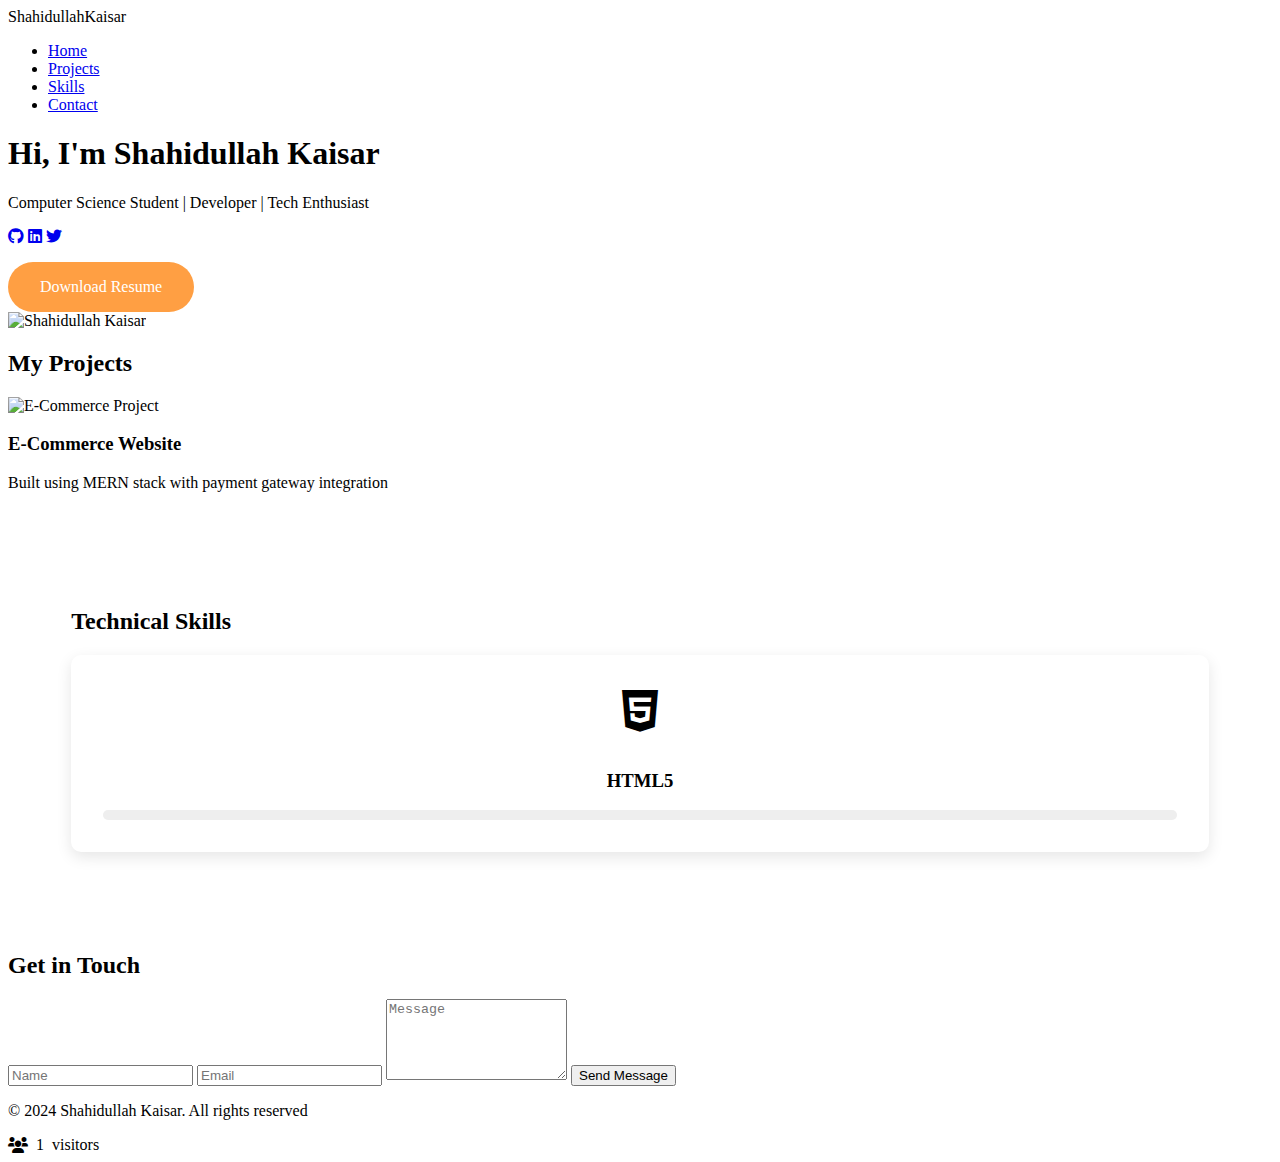
==== index.html @ ae95204a "Update index.html" ====
<!DOCTYPE html>
<html lang="en">
<head>
    <meta charset="UTF-8">
    <meta name="viewport" content="width=device-width, initial-scale=1.0">
    <title>Shahidullah Kaisar - Portfolio</title>
    
    <!-- Google Analytics (Replace GA_MEASUREMENT_ID with your ID) -->
    <script async src="https://www.googletagmanager.com/gtag/js?id=G-GA_MEASUREMENT_ID"></script>
    <script>
        window.dataLayer = window.dataLayer || [];
        function gtag(){dataLayer.push(arguments);}
        gtag('js', new Date());
        gtag('config', 'G-GA_MEASUREMENT_ID');
    </script>

    <!-- Font Awesome -->
    <link rel="stylesheet" href="https://cdnjs.cloudflare.com/ajax/libs/font-awesome/6.0.0/css/all.min.css">
    
    <!-- Favicon -->
    <link rel="icon" type="image/x-icon" href="images/favicon.ico">
    
    <!-- Stylesheets -->
    <link rel="stylesheet" href="style.css">
</head>
<body>
    <!-- Header -->
    <header class="header">
        <nav class="nav">
            <div class="logo">Shahidullah<span>Kaisar</span></div>
            <ul class="nav-links">
                <li><a href="#home">Home</a></li>
                <li><a href="#projects">Projects</a></li>
                <li><a href="#skills">Skills</a></li>
                <li><a href="#contact">Contact</a></li>
            </ul>
        </nav>
    </header>

    <!-- Hero Section -->
    <section id="home" class="hero">
        <div class="hero-content">
            <h1 class="slide-left">Hi, I'm <span>Shahidullah Kaisar</span></h1>
            <p class="slide-left">Computer Science Student | Developer | Tech Enthusiast</p>
            <div class="social-links slide-left">
                <a href="https://github.com/shahidullahkaisar" target="_blank"><i class="fab fa-github"></i></a>
                <a href="#" target="_blank"><i class="fab fa-linkedin"></i></a>
                <a href="#" target="_blank"><i class="fab fa-twitter"></i></a>
            </div>
            <a href="assets/resume.pdf" download class="resume-btn slide-left">Download Resume</a>
        </div>
        <div class="hero-image">
            <img src="images/profile.png" alt="Shahidullah Kaisar">
        </div>
    </section>

    <!-- Projects Section -->
    <section id="projects" class="projects">
        <h2 class="section-title">My Projects</h2>
        <div class="project-grid">
            <!-- Project 1 -->
            <div class="project-card">
                <div class="project-image">
                    <img src="images/project1.jpg" alt="E-Commerce Project">
                </div>
                <h3>E-Commerce Website</h3>
                <p>Built using MERN stack with payment gateway integration</p>
            </div>
            <!-- Add more projects -->
        </div>
    </section>

    <!-- Skills Section -->
    <section id="skills" class="skills">
        <h2 class="section-title">Technical Skills</h2>
        <div class="skills-container">
            <div class="skill-card">
                <i class="fab fa-html5"></i>
                <h3>HTML5</h3>
                <div class="skill-progress">
                    <div class="progress html" style="width: 90%"></div>
                </div>
            </div>
            <!-- Add more skills -->
        </div>
    </section>

    <!-- Contact Section -->
    <section id="contact" class="contact">
        <h2 class="section-title">Get in Touch</h2>
        <div class="contact-container">
            <form class="contact-form">
                <input type="text" placeholder="Name" required>
                <input type="email" placeholder="Email" required>
                <textarea rows="5" placeholder="Message" required></textarea>
                <button type="submit">Send Message</button>
            </form>
        </div>
    </section>

    <!-- Footer -->
    <footer class="footer">
        <p>&copy; 2024 Shahidullah Kaisar. All rights reserved</p>
        <div class="visitor-counter">
            <i class="fas fa-users"></i>
            <span id="counter">0</span> visitors
        </div>
    </footer>

    <!-- Scripts -->
    <script src="script.js"></script>
    
    <!-- Visitor Counter Script -->
    <script>
        // Simple visitor counter
        let visitCount = localStorage.getItem('visitCount') || 0;
        visitCount++;
        localStorage.setItem('visitCount', visitCount);
        document.getElementById('counter').textContent = visitCount;
    </script>
</body>
</html>
---- style.css ----
:root {
    /* Add new color variables */
    --accent-color: #ff9f43;
    --text-color: #2d3436;
    --bg-color: #ffffff;
}

/* Skills Section */
.skills {
    padding: 5rem 5%;
    background: var(--bg-color);
}

.skills-container {
    display: grid;
    grid-template-columns: repeat(auto-fit, minmax(250px, 1fr));
    gap: 2rem;
}

.skill-card {
    background: white;
    padding: 2rem;
    border-radius: 10px;
    text-align: center;
    box-shadow: 0 5px 15px rgba(0,0,0,0.1);
}

.skill-card i {
    font-size: 3rem;
    color: var(--primary-color);
    margin-bottom: 1rem;
}

.skill-progress {
    height: 10px;
    background: #eee;
    border-radius: 5px;
    overflow: hidden;
}

.progress {
    height: 100%;
    background: var(--secondary-color);
    transition: width 1s ease-in-out;
}

/* Education Timeline */
.timeline {
    position: relative;
    max-width: 800px;
    margin: 0 auto;
    padding: 2rem 0;
}

.timeline::before {
    content: '';
    position: absolute;
    left: 50%;
    width: 2px;
    height: 100%;
    background: var(--primary-color);
}

.timeline-item {
    position: relative;
    width: 50%;
    padding: 1.5rem;
    animation: slideRight 1s forwards;
}

.timeline-item:nth-child(odd) {
    left: 0;
    text-align: right;
}

.timeline-item:nth-child(even) {
    left: 50%;
}

.timeline-content {
    background: white;
    padding: 1.5rem;
    border-radius: 10px;
    box-shadow: 0 3px 10px rgba(0,0,0,0.1);
}

/* Visitor Counter */
.visitor-counter {
    display: flex;
    align-items: center;
    gap: 0.5rem;
    margin-top: 1rem;
}

/* Resume Button */
.resume-btn {
    display: inline-block;
    padding: 1rem 2rem;
    background: var(--accent-color);
    color: white;
    text-decoration: none;
    border-radius: 50px;
    margin-top: 1rem;
    transition: transform 0.3s;
}

.resume-btn:hover {
    transform: translateY(-3px);
}
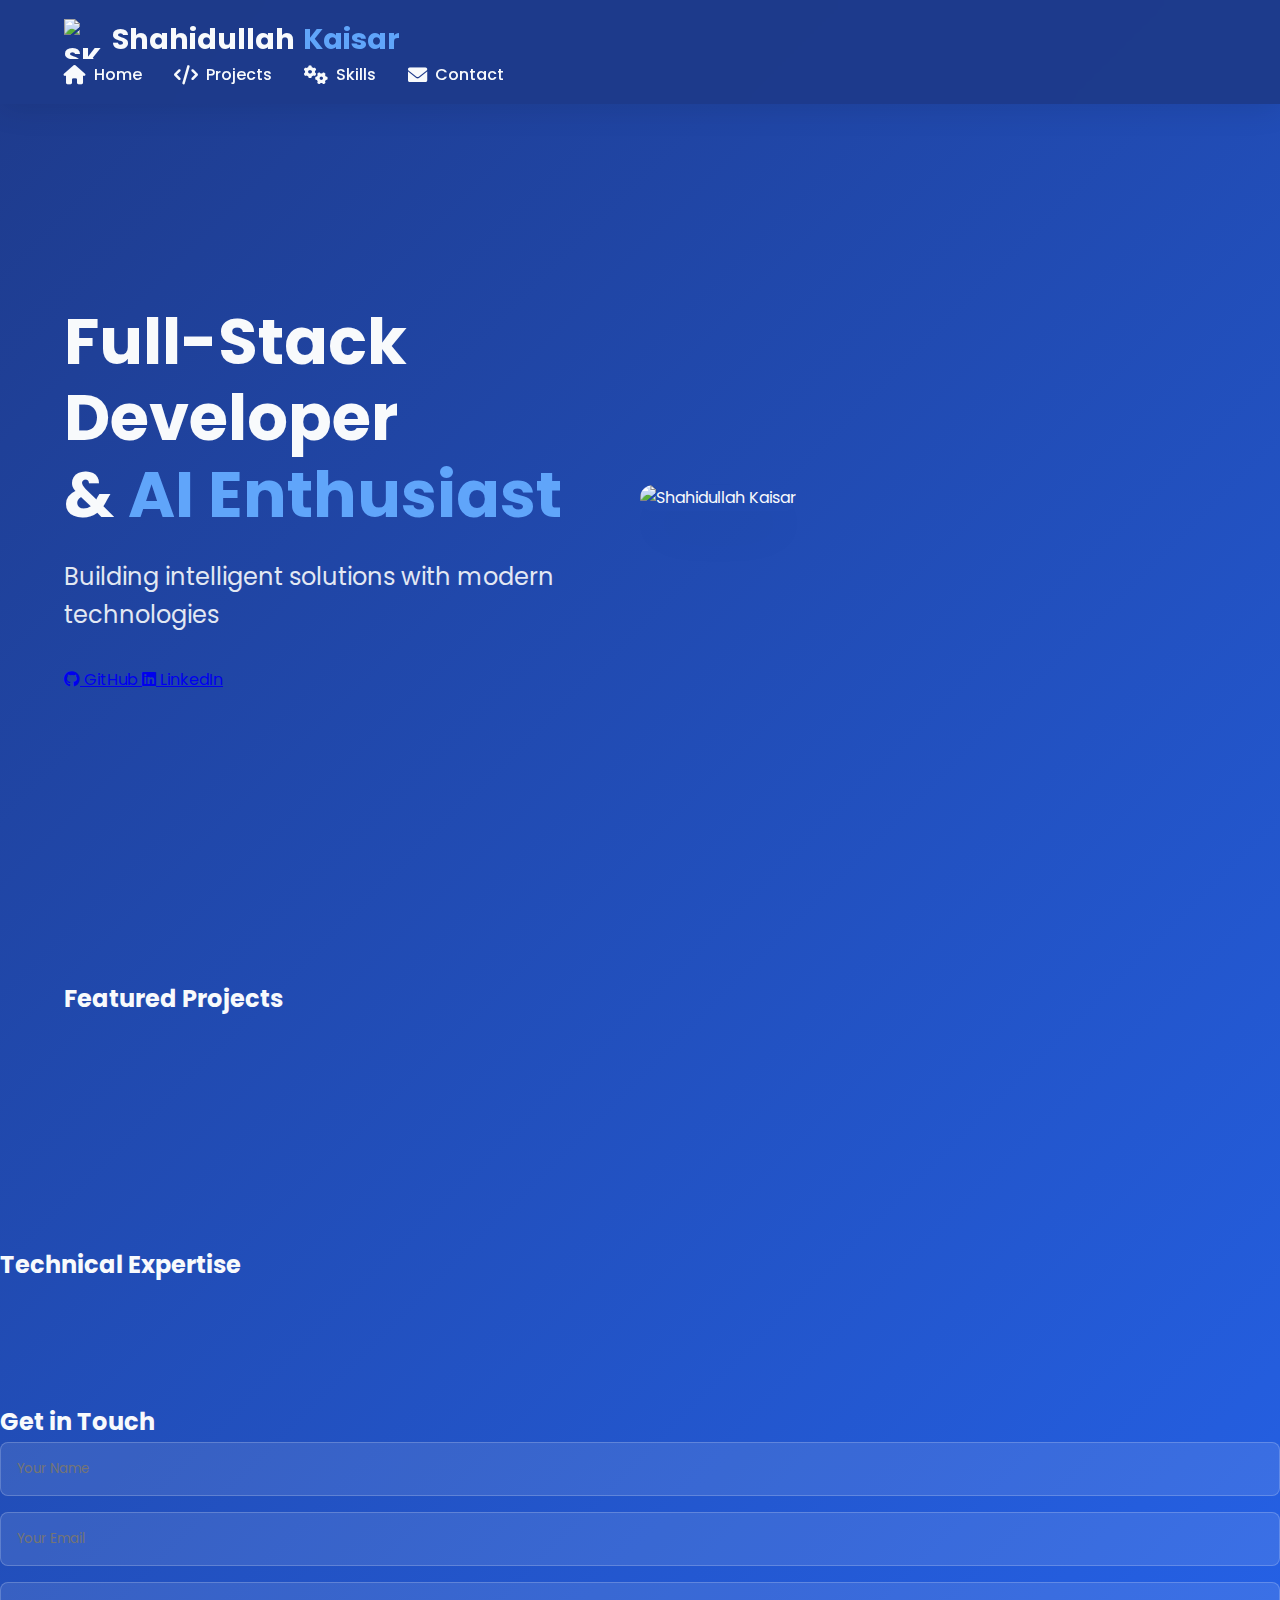
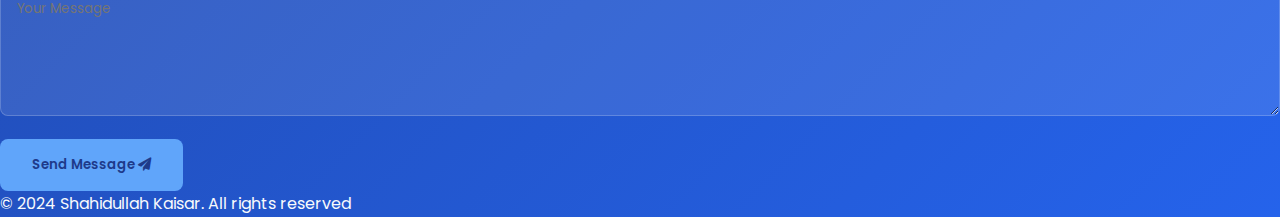
==== commit b77fd58b: "Update index.html" ====
--- a/index.html
+++ b/index.html
@@ -4,119 +4,302 @@
     <meta charset="UTF-8">
     <meta name="viewport" content="width=device-width, initial-scale=1.0">
     <title>Shahidullah Kaisar - Portfolio</title>
-    
-    <!-- Google Analytics (Replace GA_MEASUREMENT_ID with your ID) -->
-    <script async src="https://www.googletagmanager.com/gtag/js?id=G-GA_MEASUREMENT_ID"></script>
-    <script>
-        window.dataLayer = window.dataLayer || [];
-        function gtag(){dataLayer.push(arguments);}
-        gtag('js', new Date());
-        gtag('config', 'G-GA_MEASUREMENT_ID');
-    </script>
-
-    <!-- Font Awesome -->
+    <link href="https://fonts.googleapis.com/css2?family=Poppins:wght@300;400;600;700&display=swap" rel="stylesheet">
     <link rel="stylesheet" href="https://cdnjs.cloudflare.com/ajax/libs/font-awesome/6.0.0/css/all.min.css">
-    
-    <!-- Favicon -->
-    <link rel="icon" type="image/x-icon" href="images/favicon.ico">
-    
-    <!-- Stylesheets -->
-    <link rel="stylesheet" href="style.css">
+    <style>
+        :root {
+            --primary-blue: #2563eb;
+            --dark-blue: #1e3a8a;
+            --accent-blue: #60a5fa;
+            --text-white: #f8fafc;
+            --gradient-bg: linear-gradient(135deg, var(--dark-blue) 0%, var(--primary-blue) 100%);
+        }
+
+        * {
+            margin: 0;
+            padding: 0;
+            box-sizing: border-box;
+            font-family: 'Poppins', sans-serif;
+        }
+
+        body {
+            background: var(--gradient-bg);
+            color: var(--text-white);
+            line-height: 1.6;
+            overflow-x: hidden;
+        }
+
+        /* Modern Header */
+        .header {
+            background: rgba(30, 58, 138, 0.95);
+            backdrop-filter: blur(10px);
+            padding: 1rem 5%;
+            position: fixed;
+            width: 100%;
+            z-index: 1000;
+            box-shadow: 0 4px 30px rgba(0,0,0,0.1);
+        }
+
+        .logo {
+            font-size: 1.8rem;
+            font-weight: 700;
+            display: flex;
+            align-items: center;
+            gap: 0.5rem;
+        }
+
+        .logo-img {
+            height: 40px;
+            width: 40px;
+        }
+
+        .nav-links {
+            display: flex;
+            gap: 2rem;
+            list-style: none;
+        }
+
+        .nav-links a {
+            color: var(--text-white);
+            text-decoration: none;
+            display: flex;
+            align-items: center;
+            gap: 0.5rem;
+            transition: 0.3s;
+            font-weight: 500;
+        }
+
+        .nav-links a:hover {
+            color: var(--accent-blue);
+            transform: translateY(-2px);
+        }
+
+        .nav-links i {
+            font-size: 1.2rem;
+        }
+
+        /* Hero Section */
+        .hero {
+            padding: 12rem 5% 6rem;
+            display: grid;
+            grid-template-columns: 1fr 1fr;
+            align-items: center;
+            min-height: 100vh;
+        }
+
+        .hero-content h1 {
+            font-size: 4rem;
+            margin-bottom: 1.5rem;
+            line-height: 1.2;
+            animation: slideLeft 1s forwards;
+        }
+
+        .hero-content p {
+            font-size: 1.5rem;
+            margin-bottom: 2rem;
+            opacity: 0.9;
+            animation: slideLeft 1s 0.2s forwards;
+        }
+
+        .hero-image img {
+            width: 100%;
+            max-width: 500px;
+            border-radius: 20px;
+            box-shadow: 0 25px 50px -12px rgba(0,0,0,0.3);
+            animation: float 4s ease-in-out infinite;
+        }
+
+        /* Projects Section */
+        .projects {
+            padding: 5rem 5%;
+        }
+
+        .project-grid {
+            display: grid;
+            grid-template-columns: repeat(auto-fit, minmax(300px, 1fr));
+            gap: 2rem;
+        }
+
+        .project-card {
+            background: rgba(255,255,255,0.1);
+            backdrop-filter: blur(12px);
+            border-radius: 15px;
+            padding: 2rem;
+            transition: 0.4s;
+            border: 1px solid rgba(255,255,255,0.1);
+        }
+
+        .project-card:hover {
+            transform: translateY(-10px);
+            background: rgba(255,255,255,0.15);
+        }
+
+        /* Skills Section */
+        .skills-container {
+            display: grid;
+            grid-template-columns: repeat(auto-fit, minmax(200px, 1fr));
+            gap: 2rem;
+        }
+
+        .skill-card {
+            background: rgba(255,255,255,0.1);
+            padding: 2rem;
+            border-radius: 15px;
+            text-align: center;
+        }
+
+        /* Contact Form */
+        .contact-form input,
+        .contact-form textarea {
+            width: 100%;
+            padding: 1rem;
+            margin-bottom: 1rem;
+            background: rgba(255,255,255,0.1);
+            border: 1px solid rgba(255,255,255,0.2);
+            border-radius: 8px;
+            color: var(--text-white);
+        }
+
+        button {
+            background: var(--accent-blue);
+            color: var(--dark-blue);
+            padding: 1rem 2rem;
+            border: none;
+            border-radius: 8px;
+            cursor: pointer;
+            font-weight: 600;
+            transition: 0.3s;
+        }
+
+        button:hover {
+            transform: translateY(-3px);
+        }
+
+        /* Animations */
+        @keyframes float {
+            0% { transform: translateY(0px); }
+            50% { transform: translateY(-20px); }
+            100% { transform: translateY(0px); }
+        }
+
+        @keyframes slideLeft {
+            from { opacity: 0; transform: translateX(-50px); }
+            to { opacity: 1; transform: translateX(0); }
+        }
+
+        /* Mobile Responsive */
+        @media (max-width: 768px) {
+            .hero {
+                grid-template-columns: 1fr;
+                text-align: center;
+                padding: 8rem 5% 4rem;
+            }
+
+            .hero-image img {
+                max-width: 300px;
+                margin: 2rem auto 0;
+            }
+
+            .nav-links {
+                gap: 1rem;
+                flex-wrap: wrap;
+                justify-content: center;
+            }
+        }
+    </style>
 </head>
 <body>
-    <!-- Header -->
     <header class="header">
         <nav class="nav">
-            <div class="logo">Shahidullah<span>Kaisar</span></div>
+            <div class="logo">
+                <img src="images/logo.png" alt="SK Logo" class="logo-img">
+                Shahidullah<span style="color: var(--accent-blue)">Kaisar</span>
+            </div>
             <ul class="nav-links">
-                <li><a href="#home">Home</a></li>
-                <li><a href="#projects">Projects</a></li>
-                <li><a href="#skills">Skills</a></li>
-                <li><a href="#contact">Contact</a></li>
+                <li><a href="#home"><i class="fas fa-home"></i> Home</a></li>
+                <li><a href="#projects"><i class="fas fa-code"></i> Projects</a></li>
+                <li><a href="#skills"><i class="fas fa-cogs"></i> Skills</a></li>
+                <li><a href="#contact"><i class="fas fa-envelope"></i> Contact</a></li>
             </ul>
         </nav>
     </header>
 
-    <!-- Hero Section -->
     <section id="home" class="hero">
         <div class="hero-content">
-            <h1 class="slide-left">Hi, I'm <span>Shahidullah Kaisar</span></h1>
-            <p class="slide-left">Computer Science Student | Developer | Tech Enthusiast</p>
-            <div class="social-links slide-left">
-                <a href="https://github.com/shahidullahkaisar" target="_blank"><i class="fab fa-github"></i></a>
-                <a href="#" target="_blank"><i class="fab fa-linkedin"></i></a>
-                <a href="#" target="_blank"><i class="fab fa-twitter"></i></a>
+            <h1>Full-Stack Developer<br>&<span style="color: var(--accent-blue)"> AI Enthusiast</span></h1>
+            <p>Building intelligent solutions with modern technologies</p>
+            <div class="social-links">
+                <a href="https://github.com/shahidullahkaisar" target="_blank" class="social-btn">
+                    <i class="fab fa-github"></i> GitHub
+                </a>
+                <a href="#" class="social-btn">
+                    <i class="fab fa-linkedin"></i> LinkedIn
+                </a>
             </div>
-            <a href="assets/resume.pdf" download class="resume-btn slide-left">Download Resume</a>
         </div>
         <div class="hero-image">
             <img src="images/profile.png" alt="Shahidullah Kaisar">
         </div>
     </section>
 
-    <!-- Projects Section -->
     <section id="projects" class="projects">
-        <h2 class="section-title">My Projects</h2>
+        <h2 class="section-title">Featured Projects</h2>
         <div class="project-grid">
-            <!-- Project 1 -->
             <div class="project-card">
                 <div class="project-image">
-                    <img src="images/project1.jpg" alt="E-Commerce Project">
+                    <img src="images/project1.jpg" alt="AI Project">
                 </div>
-                <h3>E-Commerce Website</h3>
-                <p>Built using MERN stack with payment gateway integration</p>
+                <h3>AI-Powered Chat System</h3>
+                <p>Natural language processing chatbot using Python and TensorFlow</p>
             </div>
-            <!-- Add more projects -->
+            <!-- Add more project cards -->
         </div>
     </section>
 
-    <!-- Skills Section -->
     <section id="skills" class="skills">
-        <h2 class="section-title">Technical Skills</h2>
+        <h2 class="section-title">Technical Expertise</h2>
         <div class="skills-container">
             <div class="skill-card">
-                <i class="fab fa-html5"></i>
-                <h3>HTML5</h3>
-                <div class="skill-progress">
-                    <div class="progress html" style="width: 90%"></div>
+                <i class="fab fa-python"></i>
+                <h3>Python</h3>
+                <div class="skill-bar">
+                    <div class="skill-progress" style="width: 90%"></div>
                 </div>
             </div>
             <!-- Add more skills -->
         </div>
     </section>
 
-    <!-- Contact Section -->
     <section id="contact" class="contact">
         <h2 class="section-title">Get in Touch</h2>
-        <div class="contact-container">
-            <form class="contact-form">
-                <input type="text" placeholder="Name" required>
-                <input type="email" placeholder="Email" required>
-                <textarea rows="5" placeholder="Message" required></textarea>
-                <button type="submit">Send Message</button>
-            </form>
-        </div>
+        <form class="contact-form">
+            <input type="text" placeholder="Your Name" required>
+            <input type="email" placeholder="Your Email" required>
+            <textarea rows="5" placeholder="Your Message" required></textarea>
+            <button type="submit">Send Message <i class="fas fa-paper-plane"></i></button>
+        </form>
     </section>
 
-    <!-- Footer -->
     <footer class="footer">
-        <p>&copy; 2024 Shahidullah Kaisar. All rights reserved</p>
-        <div class="visitor-counter">
-            <i class="fas fa-users"></i>
-            <span id="counter">0</span> visitors
-        </div>
+        <p>© 2024 Shahidullah Kaisar. All rights reserved</p>
     </footer>
 
-    <!-- Scripts -->
-    <script src="script.js"></script>
-    
-    <!-- Visitor Counter Script -->
     <script>
-        // Simple visitor counter
-        let visitCount = localStorage.getItem('visitCount') || 0;
-        visitCount++;
-        localStorage.setItem('visitCount', visitCount);
-        document.getElementById('counter').textContent = visitCount;
+        // Simple animations on scroll
+        const observer = new IntersectionObserver((entries) => {
+            entries.forEach(entry => {
+                if (entry.isIntersecting) {
+                    entry.target.style.opacity = 1;
+                    entry.target.style.transform = 'translateY(0)';
+                }
+            });
+        });
+
+        document.querySelectorAll('.project-card, .skill-card').forEach((el) => {
+            el.style.opacity = 0;
+            el.style.transform = 'translateY(20px)';
+            observer.observe(el);
+        });
     </script>
 </body>
 </html>
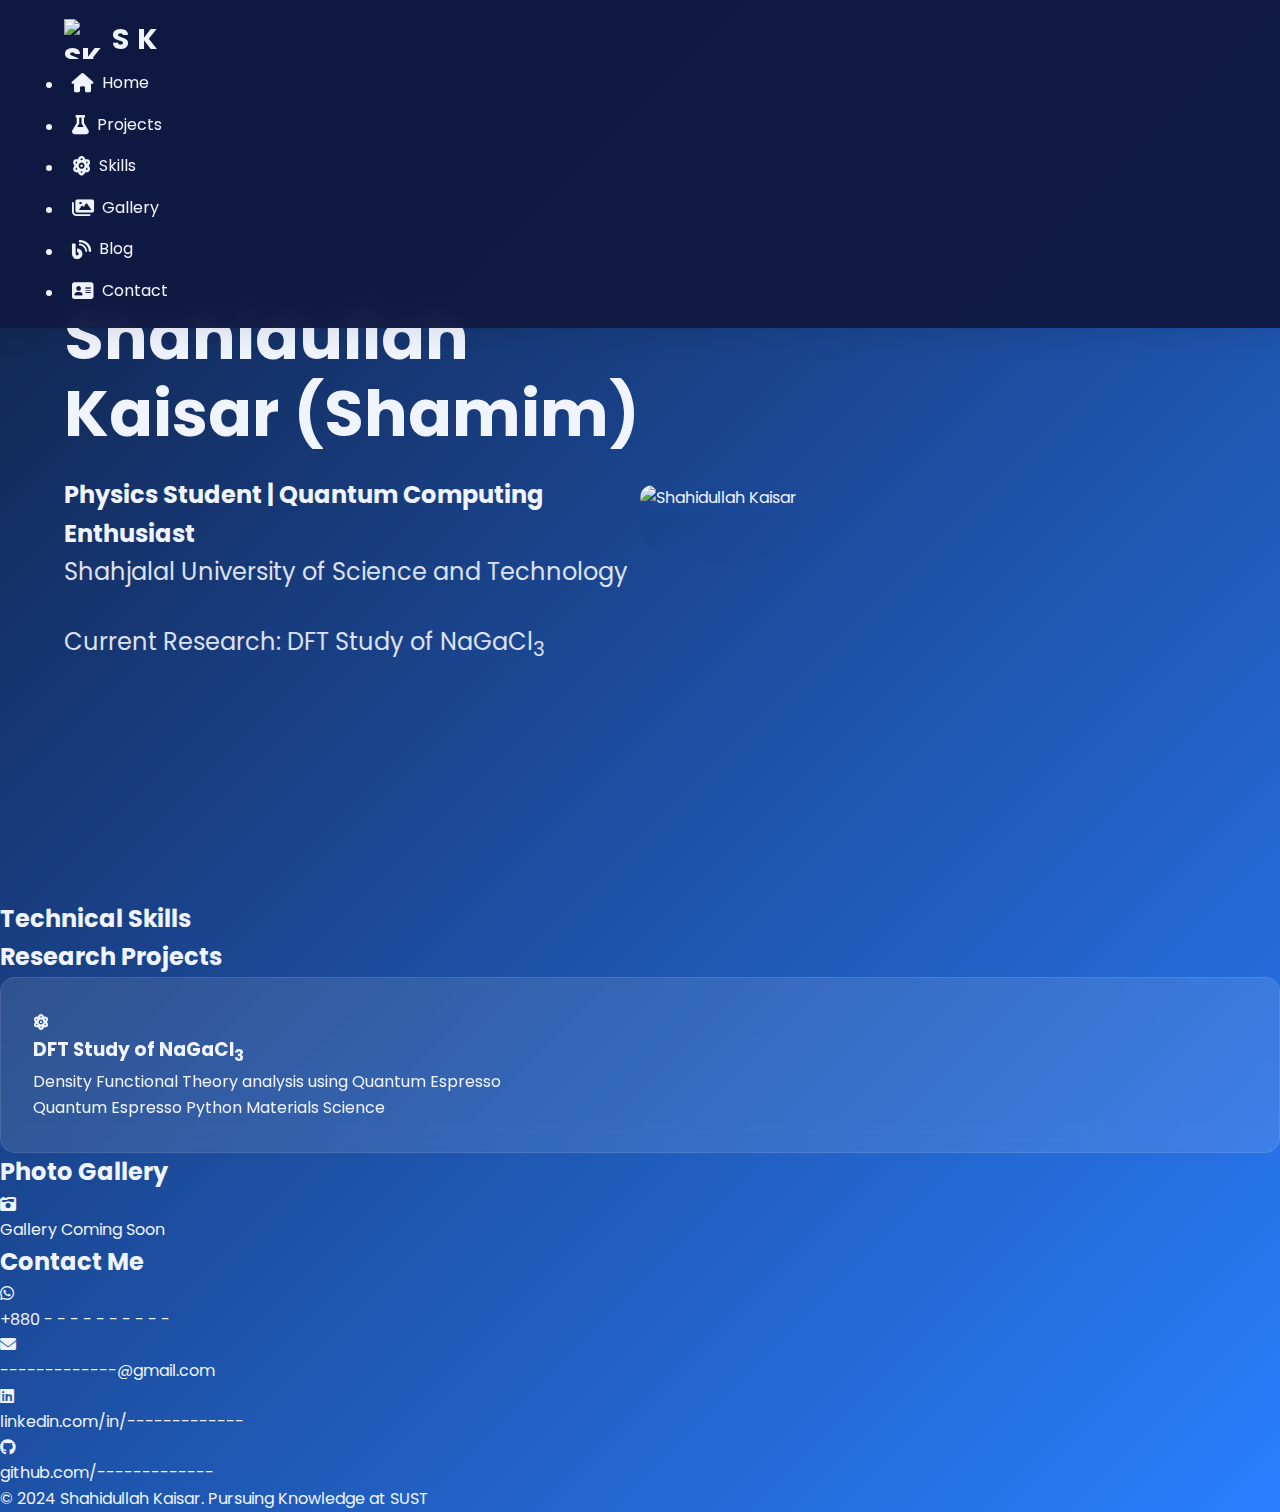
==== commit a5baa2c5: "Update index.html" ====
--- a/index.html
+++ b/index.html
@@ -3,303 +3,105 @@
 <head>
     <meta charset="UTF-8">
     <meta name="viewport" content="width=device-width, initial-scale=1.0">
-    <title>Shahidullah Kaisar - Portfolio</title>
+    <title>Shahidullah Kaisar (Shamim)</title>
     <link href="https://fonts.googleapis.com/css2?family=Poppins:wght@300;400;600;700&display=swap" rel="stylesheet">
     <link rel="stylesheet" href="https://cdnjs.cloudflare.com/ajax/libs/font-awesome/6.0.0/css/all.min.css">
-    <style>
-        :root {
-            --primary-blue: #2563eb;
-            --dark-blue: #1e3a8a;
-            --accent-blue: #60a5fa;
-            --text-white: #f8fafc;
-            --gradient-bg: linear-gradient(135deg, var(--dark-blue) 0%, var(--primary-blue) 100%);
-        }
-
-        * {
-            margin: 0;
-            padding: 0;
-            box-sizing: border-box;
-            font-family: 'Poppins', sans-serif;
-        }
-
-        body {
-            background: var(--gradient-bg);
-            color: var(--text-white);
-            line-height: 1.6;
-            overflow-x: hidden;
-        }
-
-        /* Modern Header */
-        .header {
-            background: rgba(30, 58, 138, 0.95);
-            backdrop-filter: blur(10px);
-            padding: 1rem 5%;
-            position: fixed;
-            width: 100%;
-            z-index: 1000;
-            box-shadow: 0 4px 30px rgba(0,0,0,0.1);
-        }
-
-        .logo {
-            font-size: 1.8rem;
-            font-weight: 700;
-            display: flex;
-            align-items: center;
-            gap: 0.5rem;
-        }
-
-        .logo-img {
-            height: 40px;
-            width: 40px;
-        }
-
-        .nav-links {
-            display: flex;
-            gap: 2rem;
-            list-style: none;
-        }
-
-        .nav-links a {
-            color: var(--text-white);
-            text-decoration: none;
-            display: flex;
-            align-items: center;
-            gap: 0.5rem;
-            transition: 0.3s;
-            font-weight: 500;
-        }
-
-        .nav-links a:hover {
-            color: var(--accent-blue);
-            transform: translateY(-2px);
-        }
-
-        .nav-links i {
-            font-size: 1.2rem;
-        }
-
-        /* Hero Section */
-        .hero {
-            padding: 12rem 5% 6rem;
-            display: grid;
-            grid-template-columns: 1fr 1fr;
-            align-items: center;
-            min-height: 100vh;
-        }
-
-        .hero-content h1 {
-            font-size: 4rem;
-            margin-bottom: 1.5rem;
-            line-height: 1.2;
-            animation: slideLeft 1s forwards;
-        }
-
-        .hero-content p {
-            font-size: 1.5rem;
-            margin-bottom: 2rem;
-            opacity: 0.9;
-            animation: slideLeft 1s 0.2s forwards;
-        }
-
-        .hero-image img {
-            width: 100%;
-            max-width: 500px;
-            border-radius: 20px;
-            box-shadow: 0 25px 50px -12px rgba(0,0,0,0.3);
-            animation: float 4s ease-in-out infinite;
-        }
-
-        /* Projects Section */
-        .projects {
-            padding: 5rem 5%;
-        }
-
-        .project-grid {
-            display: grid;
-            grid-template-columns: repeat(auto-fit, minmax(300px, 1fr));
-            gap: 2rem;
-        }
-
-        .project-card {
-            background: rgba(255,255,255,0.1);
-            backdrop-filter: blur(12px);
-            border-radius: 15px;
-            padding: 2rem;
-            transition: 0.4s;
-            border: 1px solid rgba(255,255,255,0.1);
-        }
-
-        .project-card:hover {
-            transform: translateY(-10px);
-            background: rgba(255,255,255,0.15);
-        }
-
-        /* Skills Section */
-        .skills-container {
-            display: grid;
-            grid-template-columns: repeat(auto-fit, minmax(200px, 1fr));
-            gap: 2rem;
-        }
-
-        .skill-card {
-            background: rgba(255,255,255,0.1);
-            padding: 2rem;
-            border-radius: 15px;
-            text-align: center;
-        }
-
-        /* Contact Form */
-        .contact-form input,
-        .contact-form textarea {
-            width: 100%;
-            padding: 1rem;
-            margin-bottom: 1rem;
-            background: rgba(255,255,255,0.1);
-            border: 1px solid rgba(255,255,255,0.2);
-            border-radius: 8px;
-            color: var(--text-white);
-        }
-
-        button {
-            background: var(--accent-blue);
-            color: var(--dark-blue);
-            padding: 1rem 2rem;
-            border: none;
-            border-radius: 8px;
-            cursor: pointer;
-            font-weight: 600;
-            transition: 0.3s;
-        }
-
-        button:hover {
-            transform: translateY(-3px);
-        }
-
-        /* Animations */
-        @keyframes float {
-            0% { transform: translateY(0px); }
-            50% { transform: translateY(-20px); }
-            100% { transform: translateY(0px); }
-        }
-
-        @keyframes slideLeft {
-            from { opacity: 0; transform: translateX(-50px); }
-            to { opacity: 1; transform: translateX(0); }
-        }
-
-        /* Mobile Responsive */
-        @media (max-width: 768px) {
-            .hero {
-                grid-template-columns: 1fr;
-                text-align: center;
-                padding: 8rem 5% 4rem;
-            }
-
-            .hero-image img {
-                max-width: 300px;
-                margin: 2rem auto 0;
-            }
-
-            .nav-links {
-                gap: 1rem;
-                flex-wrap: wrap;
-                justify-content: center;
-            }
-        }
-    </style>
+    <link rel="stylesheet" href="style.css">
 </head>
 <body>
     <header class="header">
         <nav class="nav">
             <div class="logo">
                 <img src="images/logo.png" alt="SK Logo" class="logo-img">
-                Shahidullah<span style="color: var(--accent-blue)">Kaisar</span>
+                S<span class="accent">K</span>
             </div>
             <ul class="nav-links">
                 <li><a href="#home"><i class="fas fa-home"></i> Home</a></li>
-                <li><a href="#projects"><i class="fas fa-code"></i> Projects</a></li>
-                <li><a href="#skills"><i class="fas fa-cogs"></i> Skills</a></li>
-                <li><a href="#contact"><i class="fas fa-envelope"></i> Contact</a></li>
+                <li><a href="#projects"><i class="fas fa-flask"></i> Projects</a></li>
+                <li><a href="#skills"><i class="fas fa-atom"></i> Skills</a></li>
+                <li><a href="#gallery"><i class="fas fa-images"></i> Gallery</a></li>
+                <li><a href="#blog"><i class="fas fa-blog"></i> Blog</a></li>
+                <li><a href="#contact"><i class="fas fa-address-card"></i> Contact</a></li>
             </ul>
         </nav>
     </header>
 
     <section id="home" class="hero">
         <div class="hero-content">
-            <h1>Full-Stack Developer<br>&<span style="color: var(--accent-blue)"> AI Enthusiast</span></h1>
-            <p>Building intelligent solutions with modern technologies</p>
-            <div class="social-links">
-                <a href="https://github.com/shahidullahkaisar" target="_blank" class="social-btn">
-                    <i class="fab fa-github"></i> GitHub
-                </a>
-                <a href="#" class="social-btn">
-                    <i class="fab fa-linkedin"></i> LinkedIn
-                </a>
-            </div>
+            <h1>Shahidullah Kaisar <span class="accent">(Shamim)</span></h1>
+            <h2>Physics Student | Quantum Computing Enthusiast</h2>
+            <p class="university">Shahjalal University of Science and Technology</p>
+            <div class="animated-divider"></div>
+            <p class="research">Current Research: DFT Study of NaGaCl<sub>3</sub></p>
         </div>
         <div class="hero-image">
-            <img src="images/profile.png" alt="Shahidullah Kaisar">
+            <img src="images/profile.jpg" alt="Shahidullah Kaisar">
+        </div>
+    </section>
+
+    <section id="skills" class="skills">
+        <h2 class="section-title">Technical <span class="accent">Skills</span></h2>
+        <div class="skills-container">
+            <!-- Skill cards will be populated by JavaScript -->
         </div>
     </section>
 
     <section id="projects" class="projects">
-        <h2 class="section-title">Featured Projects</h2>
+        <h2 class="section-title">Research <span class="accent">Projects</span></h2>
         <div class="project-grid">
             <div class="project-card">
-                <div class="project-image">
-                    <img src="images/project1.jpg" alt="AI Project">
+                <div class="quantum-badge">
+                    <i class="fas fa-atom"></i>
                 </div>
-                <h3>AI-Powered Chat System</h3>
-                <p>Natural language processing chatbot using Python and TensorFlow</p>
+                <h3>DFT Study of NaGaCl<sub>3</sub></h3>
+                <p>Density Functional Theory analysis using Quantum Espresso</p>
+                <div class="tech-stack">
+                    <span>Quantum Espresso</span>
+                    <span>Python</span>
+                    <span>Materials Science</span>
+                </div>
             </div>
-            <!-- Add more project cards -->
         </div>
     </section>
 
-    <section id="skills" class="skills">
-        <h2 class="section-title">Technical Expertise</h2>
-        <div class="skills-container">
-            <div class="skill-card">
-                <i class="fab fa-python"></i>
-                <h3>Python</h3>
-                <div class="skill-bar">
-                    <div class="skill-progress" style="width: 90%"></div>
-                </div>
+    <section id="gallery" class="gallery">
+        <h2 class="section-title">Photo <span class="accent">Gallery</span></h2>
+        <div class="gallery-grid">
+            <!-- Gallery items will be added later -->
+            <div class="gallery-placeholder">
+                <i class="fas fa-camera-retro"></i>
+                <p>Gallery Coming Soon</p>
             </div>
-            <!-- Add more skills -->
         </div>
     </section>
 
     <section id="contact" class="contact">
-        <h2 class="section-title">Get in Touch</h2>
-        <form class="contact-form">
-            <input type="text" placeholder="Your Name" required>
-            <input type="email" placeholder="Your Email" required>
-            <textarea rows="5" placeholder="Your Message" required></textarea>
-            <button type="submit">Send Message <i class="fas fa-paper-plane"></i></button>
-        </form>
+        <h2 class="section-title">Contact <span class="accent">Me</span></h2>
+        <div class="contact-grid">
+            <div class="contact-card">
+                <i class="fab fa-whatsapp"></i>
+                <p>+880 - - - - - - - - - -</p>
+            </div>
+            <div class="contact-card">
+                <i class="fas fa-envelope"></i>
+                <p>-------------@gmail.com</p>
+            </div>
+            <div class="contact-card">
+                <i class="fab fa-linkedin"></i>
+                <p>linkedin.com/in/-------------</p>
+            </div>
+            <div class="contact-card">
+                <i class="fab fa-github"></i>
+                <p>github.com/-------------</p>
+            </div>
+        </div>
     </section>
 
     <footer class="footer">
-        <p>© 2024 Shahidullah Kaisar. All rights reserved</p>
+        <div class="quantum-wave"></div>
+        <p>&copy; 2024 Shahidullah Kaisar. Pursuing Knowledge at SUST</p>
     </footer>
 
-    <script>
-        // Simple animations on scroll
-        const observer = new IntersectionObserver((entries) => {
-            entries.forEach(entry => {
-                if (entry.isIntersecting) {
-                    entry.target.style.opacity = 1;
-                    entry.target.style.transform = 'translateY(0)';
-                }
-            });
-        });
-
-        document.querySelectorAll('.project-card, .skill-card').forEach((el) => {
-            el.style.opacity = 0;
-            el.style.transform = 'translateY(20px)';
-            observer.observe(el);
-        });
-    </script>
+    <script src="script.js"></script>
 </body>
 </html>
--- a/style.css
+++ b/style.css
@@ -0,0 +1,150 @@
+:root {
+    --primary-blue: #2A7FFF;
+    --dark-blue: #0F1C3F;
+    --accent-blue: #00C8FF;
+    --text-white: #F0F4FF;
+    --gradient-bg: linear-gradient(135deg, var(--dark-blue) 0%, var(--primary-blue) 100%);
+}
+
+* {
+    margin: 0;
+    padding: 0;
+    box-sizing: border-box;
+    font-family: 'Poppins', sans-serif;
+}
+
+body {
+    background: var(--gradient-bg);
+    color: var(--text-white);
+    line-height: 1.6;
+}
+
+/* Modern Header */
+.header {
+    background: rgba(16, 24, 64, 0.95);
+    backdrop-filter: blur(10px);
+    padding: 1rem 5%;
+    position: fixed;
+    width: 100%;
+    z-index: 1000;
+    box-shadow: 0 4px 30px rgba(0,0,0,0.1);
+}
+
+.logo {
+    font-size: 1.8rem;
+    font-weight: 700;
+    display: flex;
+    align-items: center;
+    gap: 0.5rem;
+}
+
+.logo-img {
+    height: 40px;
+    width: 40px;
+}
+
+.nav-links li {
+    position: relative;
+    padding: 0.5rem;
+}
+
+.nav-links a {
+    color: var(--text-white);
+    text-decoration: none;
+    display: flex;
+    align-items: center;
+    gap: 0.5rem;
+    transition: 0.3s;
+}
+
+.nav-links a:hover {
+    color: var(--accent-blue);
+    transform: translateY(-2px);
+}
+
+.nav-links a i {
+    font-size: 1.2rem;
+}
+
+/* Modern Hero Section */
+.hero {
+    padding: 12rem 5% 6rem;
+    display: grid;
+    grid-template-columns: 1fr 1fr;
+    align-items: center;
+    min-height: 100vh;
+}
+
+.hero-content h1 {
+    font-size: 4rem;
+    margin-bottom: 1.5rem;
+    line-height: 1.2;
+}
+
+.hero-content p {
+    font-size: 1.5rem;
+    margin-bottom: 2rem;
+    opacity: 0.9;
+}
+
+.hero-image img {
+    width: 100%;
+    max-width: 500px;
+    border-radius: 20px;
+    box-shadow: 0 25px 50px -12px rgba(0,0,0,0.3);
+    animation: float 4s ease-in-out infinite;
+}
+
+/* Modern Card Design */
+.project-card, .skill-card {
+    background: rgba(255,255,255,0.1);
+    backdrop-filter: blur(12px);
+    border-radius: 15px;
+    padding: 2rem;
+    transition: 0.4s;
+    border: 1px solid rgba(255,255,255,0.1);
+}
+
+.project-card:hover {
+    transform: translateY(-10px);
+    background: rgba(255,255,255,0.15);
+    box-shadow: 0 10px 30px rgba(0,0,0,0.2);
+}
+
+/* Modern Button Design */
+.resume-btn {
+    background: var(--accent-blue);
+    color: var(--dark-blue);
+    padding: 1rem 2rem;
+    border-radius: 50px;
+    font-weight: 600;
+    border: none;
+    cursor: pointer;
+    transition: 0.3s;
+    display: inline-flex;
+    align-items: center;
+    gap: 0.5rem;
+}
+
+.resume-btn:hover {
+    transform: translateY(-3px);
+    box-shadow: 0 5px 15px rgba(0,200,255,0.3);
+}
+
+/* Responsive Design */
+@media (max-width: 768px) {
+    .hero {
+        grid-template-columns: 1fr;
+        text-align: center;
+        padding: 8rem 5% 4rem;
+    }
+    
+    .hero-image img {
+        max-width: 300px;
+        margin-top: 2rem;
+    }
+    
+    .nav-links {
+        gap: 1rem;
+    }
+}
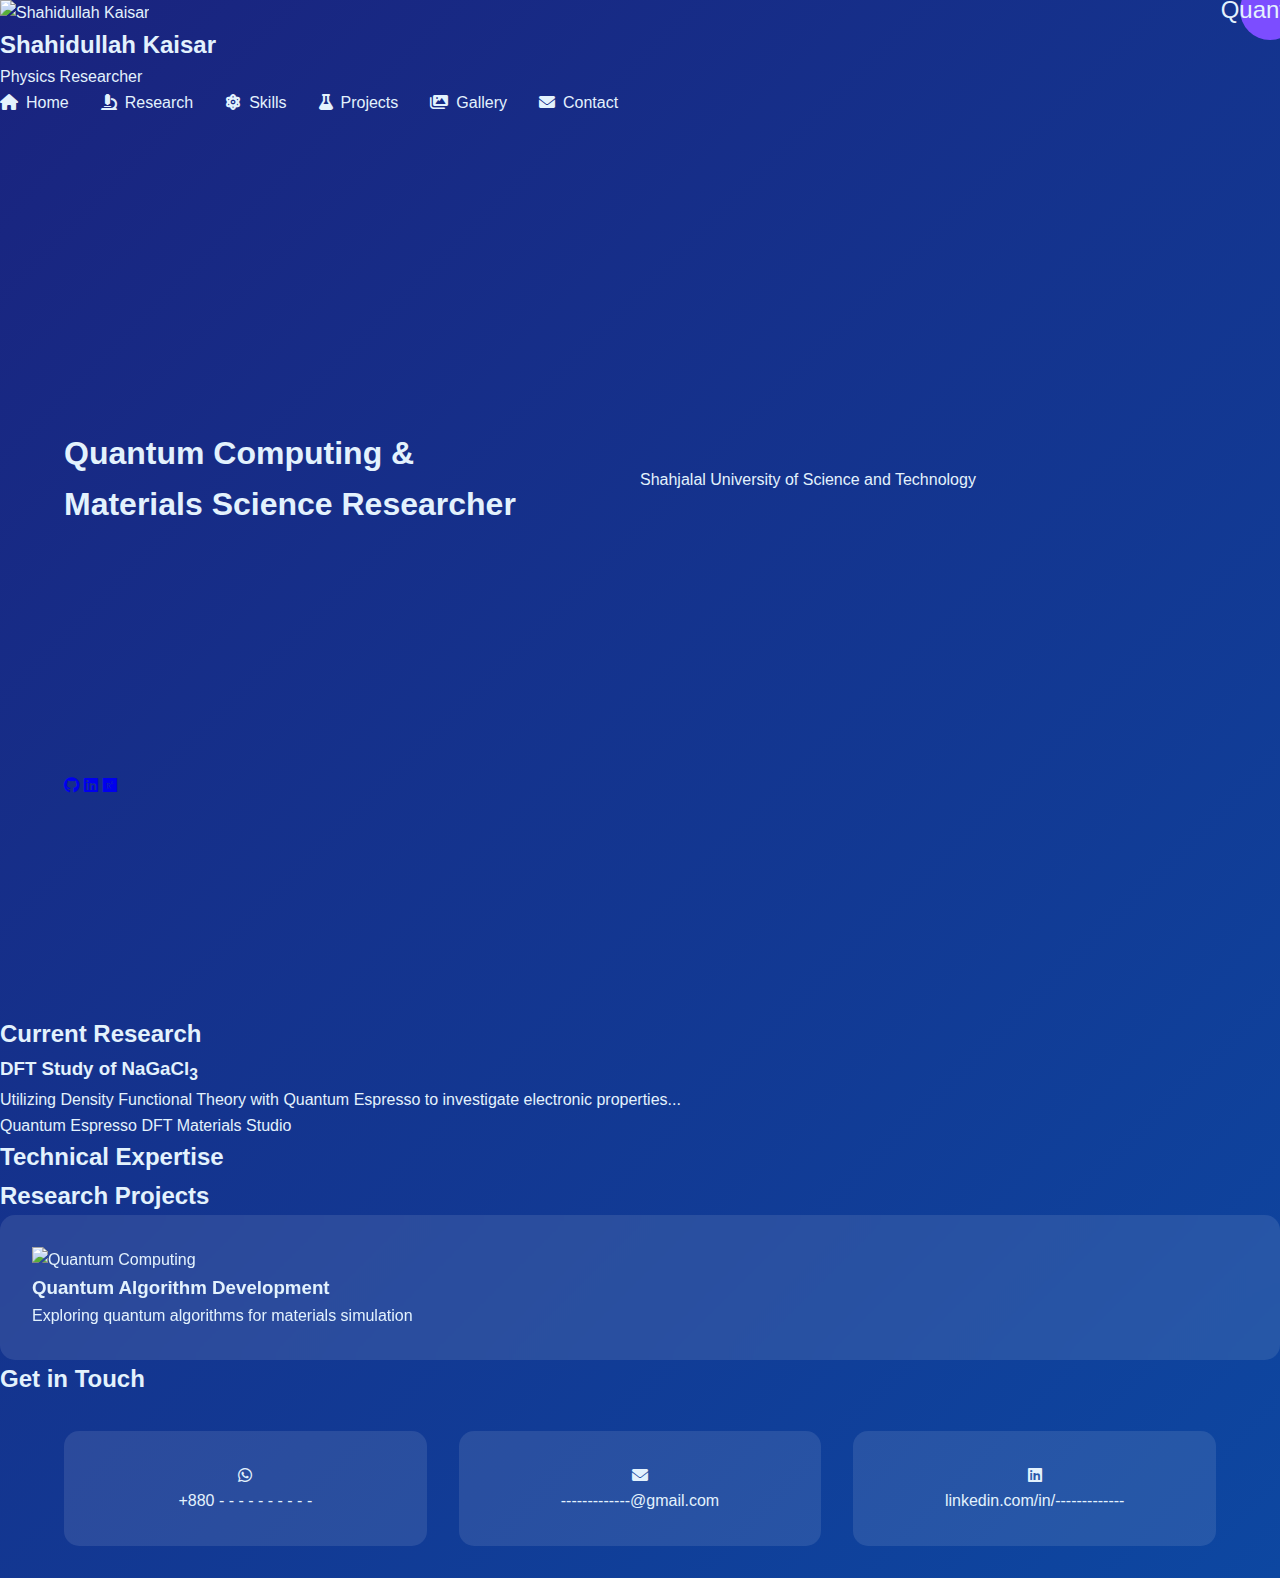
==== commit 5959f0ca: "Update index.html" ====
--- a/index.html
+++ b/index.html
@@ -3,104 +3,100 @@
 <head>
     <meta charset="UTF-8">
     <meta name="viewport" content="width=device-width, initial-scale=1.0">
-    <title>Shahidullah Kaisar (Shamim)</title>
-    <link href="https://fonts.googleapis.com/css2?family=Poppins:wght@300;400;600;700&display=swap" rel="stylesheet">
+    <title>Shahidullah Kaisar | Physics Researcher</title>
+    <link href="https://fonts.googleapis.com/css2?family=Inter:wght@300;400;600;700&display=swap" rel="stylesheet">
     <link rel="stylesheet" href="https://cdnjs.cloudflare.com/ajax/libs/font-awesome/6.0.0/css/all.min.css">
     <link rel="stylesheet" href="style.css">
 </head>
 <body>
-    <header class="header">
-        <nav class="nav">
-            <div class="logo">
-                <img src="images/logo.png" alt="SK Logo" class="logo-img">
-                S<span class="accent">K</span>
+    <!-- Navigation Sidebar -->
+    <nav class="sidebar">
+        <div class="profile">
+            <img src="images/profile.jpg" alt="Shahidullah Kaisar">
+            <h2>Shahidullah Kaisar</h2>
+            <p>Physics Researcher</p>
+        </div>
+        <ul class="nav-links">
+            <li><a href="#home"><i class="fas fa-home"></i>Home</a></li>
+            <li><a href="#research"><i class="fas fa-microscope"></i>Research</a></li>
+            <li><a href="#skills"><i class="fas fa-atom"></i>Skills</a></li>
+            <li><a href="#projects"><i class="fas fa-flask"></i>Projects</a></li>
+            <li><a href="#gallery"><i class="fas fa-images"></i>Gallery</a></li>
+            <li><a href="#contact"><i class="fas fa-envelope"></i>Contact</a></li>
+        </ul>
+    </nav>
+
+    <!-- Main Content -->
+    <main class="content">
+        <!-- Home Section -->
+        <section id="home" class="section">
+            <div class="hero">
+                <h1 class="hero-title">Quantum Computing &<br>Materials Science Researcher</h1>
+                <p class="hero-subtitle">Shahjalal University of Science and Technology</p>
+                <div class="social-links">
+                    <a href="#" class="social-btn"><i class="fab fa-github"></i></a>
+                    <a href="#" class="social-btn"><i class="fab fa-linkedin"></i></a>
+                    <a href="#" class="social-btn"><i class="fab fa-researchgate"></i></a>
+                </div>
             </div>
-            <ul class="nav-links">
-                <li><a href="#home"><i class="fas fa-home"></i> Home</a></li>
-                <li><a href="#projects"><i class="fas fa-flask"></i> Projects</a></li>
-                <li><a href="#skills"><i class="fas fa-atom"></i> Skills</a></li>
-                <li><a href="#gallery"><i class="fas fa-images"></i> Gallery</a></li>
-                <li><a href="#blog"><i class="fas fa-blog"></i> Blog</a></li>
-                <li><a href="#contact"><i class="fas fa-address-card"></i> Contact</a></li>
-            </ul>
-        </nav>
-    </header>
+        </section>
 
-    <section id="home" class="hero">
-        <div class="hero-content">
-            <h1>Shahidullah Kaisar <span class="accent">(Shamim)</span></h1>
-            <h2>Physics Student | Quantum Computing Enthusiast</h2>
-            <p class="university">Shahjalal University of Science and Technology</p>
-            <div class="animated-divider"></div>
-            <p class="research">Current Research: DFT Study of NaGaCl<sub>3</sub></p>
-        </div>
-        <div class="hero-image">
-            <img src="images/profile.jpg" alt="Shahidullah Kaisar">
-        </div>
-    </section>
-
-    <section id="skills" class="skills">
-        <h2 class="section-title">Technical <span class="accent">Skills</span></h2>
-        <div class="skills-container">
-            <!-- Skill cards will be populated by JavaScript -->
-        </div>
-    </section>
-
-    <section id="projects" class="projects">
-        <h2 class="section-title">Research <span class="accent">Projects</span></h2>
-        <div class="project-grid">
-            <div class="project-card">
-                <div class="quantum-badge">
-                    <i class="fas fa-atom"></i>
-                </div>
+        <!-- Research Section -->
+        <section id="research" class="section">
+            <h2 class="section-title">Current Research</h2>
+            <div class="research-card">
+                <div class="quantum-badge">Quantum</div>
                 <h3>DFT Study of NaGaCl<sub>3</sub></h3>
-                <p>Density Functional Theory analysis using Quantum Espresso</p>
+                <p>Utilizing Density Functional Theory with Quantum Espresso to investigate electronic properties...</p>
                 <div class="tech-stack">
                     <span>Quantum Espresso</span>
-                    <span>Python</span>
-                    <span>Materials Science</span>
+                    <span>DFT</span>
+                    <span>Materials Studio</span>
                 </div>
             </div>
-        </div>
-    </section>
+        </section>
 
-    <section id="gallery" class="gallery">
-        <h2 class="section-title">Photo <span class="accent">Gallery</span></h2>
-        <div class="gallery-grid">
-            <!-- Gallery items will be added later -->
-            <div class="gallery-placeholder">
-                <i class="fas fa-camera-retro"></i>
-                <p>Gallery Coming Soon</p>
+        <!-- Skills Section -->
+        <section id="skills" class="section">
+            <h2 class="section-title">Technical Expertise</h2>
+            <div class="skills-grid">
+                <!-- Skills populated by JavaScript -->
             </div>
-        </div>
-    </section>
+        </section>
 
-    <section id="contact" class="contact">
-        <h2 class="section-title">Contact <span class="accent">Me</span></h2>
-        <div class="contact-grid">
-            <div class="contact-card">
-                <i class="fab fa-whatsapp"></i>
-                <p>+880 - - - - - - - - - -</p>
+        <!-- Projects Section -->
+        <section id="projects" class="section">
+            <h2 class="section-title">Research Projects</h2>
+            <div class="projects-grid">
+                <div class="project-card">
+                    <div class="project-image">
+                        <img src="images/quantum-computing.jpg" alt="Quantum Computing">
+                    </div>
+                    <h3>Quantum Algorithm Development</h3>
+                    <p>Exploring quantum algorithms for materials simulation</p>
+                </div>
             </div>
-            <div class="contact-card">
-                <i class="fas fa-envelope"></i>
-                <p>-------------@gmail.com</p>
+        </section>
+
+        <!-- Contact Section -->
+        <section id="contact" class="section">
+            <h2 class="section-title">Get in Touch</h2>
+            <div class="contact-grid">
+                <div class="contact-card">
+                    <i class="fab fa-whatsapp"></i>
+                    <p>+880 - - - - - - - - - -</p>
+                </div>
+                <div class="contact-card">
+                    <i class="fas fa-envelope"></i>
+                    <p>-------------@gmail.com</p>
+                </div>
+                <div class="contact-card">
+                    <i class="fab fa-linkedin"></i>
+                    <p>linkedin.com/in/-------------</p>
+                </div>
             </div>
-            <div class="contact-card">
-                <i class="fab fa-linkedin"></i>
-                <p>linkedin.com/in/-------------</p>
-            </div>
-            <div class="contact-card">
-                <i class="fab fa-github"></i>
-                <p>github.com/-------------</p>
-            </div>
-        </div>
-    </section>
-
-    <footer class="footer">
-        <div class="quantum-wave"></div>
-        <p>&copy; 2024 Shahidullah Kaisar. Pursuing Knowledge at SUST</p>
-    </footer>
+        </section>
+    </main>
 
     <script src="script.js"></script>
 </body>
--- a/style.css
+++ b/style.css
@@ -1,9 +1,10 @@
 :root {
-    --primary-blue: #2A7FFF;
-    --dark-blue: #0F1C3F;
-    --accent-blue: #00C8FF;
-    --text-white: #F0F4FF;
-    --gradient-bg: linear-gradient(135deg, var(--dark-blue) 0%, var(--primary-blue) 100%);
+    --primary-blue: #1a237e;
+    --dark-blue: #0d47a1;
+    --accent: #4fc3f7;
+    --quantum-purple: #7c4dff;
+    --text-light: #e3f2fd;
+    --gradient-bg: linear-gradient(135deg, var(--primary-blue) 0%, var(--dark-blue) 100%);
 }
 
 * {
@@ -15,13 +16,12 @@
 
 body {
     background: var(--gradient-bg);
-    color: var(--text-white);
+    color: var(--text-light);
     line-height: 1.6;
 }
 
-/* Modern Header */
 .header {
-    background: rgba(16, 24, 64, 0.95);
+    background: rgba(13, 71, 161, 0.95);
     backdrop-filter: blur(10px);
     padding: 1rem 5%;
     position: fixed;
@@ -43,30 +43,27 @@
     width: 40px;
 }
 
-.nav-links li {
-    position: relative;
-    padding: 0.5rem;
+.nav-links {
+    display: flex;
+    gap: 2rem;
+    list-style: none;
 }
 
 .nav-links a {
-    color: var(--text-white);
+    color: var(--text-light);
     text-decoration: none;
     display: flex;
     align-items: center;
     gap: 0.5rem;
     transition: 0.3s;
+    font-weight: 500;
 }
 
 .nav-links a:hover {
-    color: var(--accent-blue);
+    color: var(--accent);
     transform: translateY(-2px);
 }
 
-.nav-links a i {
-    font-size: 1.2rem;
-}
-
-/* Modern Hero Section */
 .hero {
     padding: 12rem 5% 6rem;
     display: grid;
@@ -75,63 +72,85 @@
     min-height: 100vh;
 }
 
-.hero-content h1 {
-    font-size: 4rem;
-    margin-bottom: 1.5rem;
-    line-height: 1.2;
+.hero-image img {
+    width: 100%;
+    max-width: 400px;
+    border-radius: 50%;
+    border: 4px solid var(--accent);
+    box-shadow: 0 0 30px var(--quantum-purple);
 }
 
-.hero-content p {
-    font-size: 1.5rem;
-    margin-bottom: 2rem;
-    opacity: 0.9;
+.skills-container {
+    display: grid;
+    grid-template-columns: repeat(auto-fit, minmax(200px, 1fr));
+    gap: 2rem;
+    padding: 2rem 5%;
 }
 
-.hero-image img {
-    width: 100%;
-    max-width: 500px;
-    border-radius: 20px;
-    box-shadow: 0 25px 50px -12px rgba(0,0,0,0.3);
-    animation: float 4s ease-in-out infinite;
-}
-
-/* Modern Card Design */
-.project-card, .skill-card {
+.skill-card {
     background: rgba(255,255,255,0.1);
     backdrop-filter: blur(12px);
     border-radius: 15px;
     padding: 2rem;
+    text-align: center;
     transition: 0.4s;
-    border: 1px solid rgba(255,255,255,0.1);
+    border: 1px solid var(--accent);
 }
 
-.project-card:hover {
-    transform: translateY(-10px);
-    background: rgba(255,255,255,0.15);
-    box-shadow: 0 10px 30px rgba(0,0,0,0.2);
+.project-card {
+    background: rgba(255,255,255,0.1);
+    backdrop-filter: blur(12px);
+    border-radius: 15px;
+    padding: 2rem;
+    position: relative;
+    overflow: hidden;
 }
 
-/* Modern Button Design */
-.resume-btn {
-    background: var(--accent-blue);
-    color: var(--dark-blue);
-    padding: 1rem 2rem;
-    border-radius: 50px;
-    font-weight: 600;
-    border: none;
-    cursor: pointer;
-    transition: 0.3s;
-    display: inline-flex;
+.quantum-badge {
+    position: absolute;
+    top: -20px;
+    right: -20px;
+    background: var(--quantum-purple);
+    width: 60px;
+    height: 60px;
+    border-radius: 50%;
+    display: flex;
     align-items: center;
-    gap: 0.5rem;
+    justify-content: center;
+    font-size: 1.5rem;
 }
 
-.resume-btn:hover {
-    transform: translateY(-3px);
-    box-shadow: 0 5px 15px rgba(0,200,255,0.3);
+.contact-grid {
+    display: grid;
+    grid-template-columns: repeat(auto-fit, minmax(200px, 1fr));
+    gap: 2rem;
+    padding: 2rem 5%;
 }
 
-/* Responsive Design */
+.contact-card {
+    background: rgba(255,255,255,0.1);
+    padding: 2rem;
+    border-radius: 15px;
+    text-align: center;
+    transition: 0.3s;
+}
+
+.contact-card:hover {
+    transform: translateY(-5px);
+    background: rgba(79, 195, 247, 0.1);
+}
+
+.quantum-wave {
+    height: 20px;
+    background: repeating-linear-gradient(
+        -45deg,
+        var(--accent),
+        var(--accent) 10px,
+        var(--quantum-purple) 10px,
+        var(--quantum-purple) 20px
+    );
+}
+
 @media (max-width: 768px) {
     .hero {
         grid-template-columns: 1fr;
@@ -140,11 +159,7 @@
     }
     
     .hero-image img {
-        max-width: 300px;
-        margin-top: 2rem;
-    }
-    
-    .nav-links {
-        gap: 1rem;
+        max-width: 250px;
+        margin: 2rem auto 0;
     }
 }
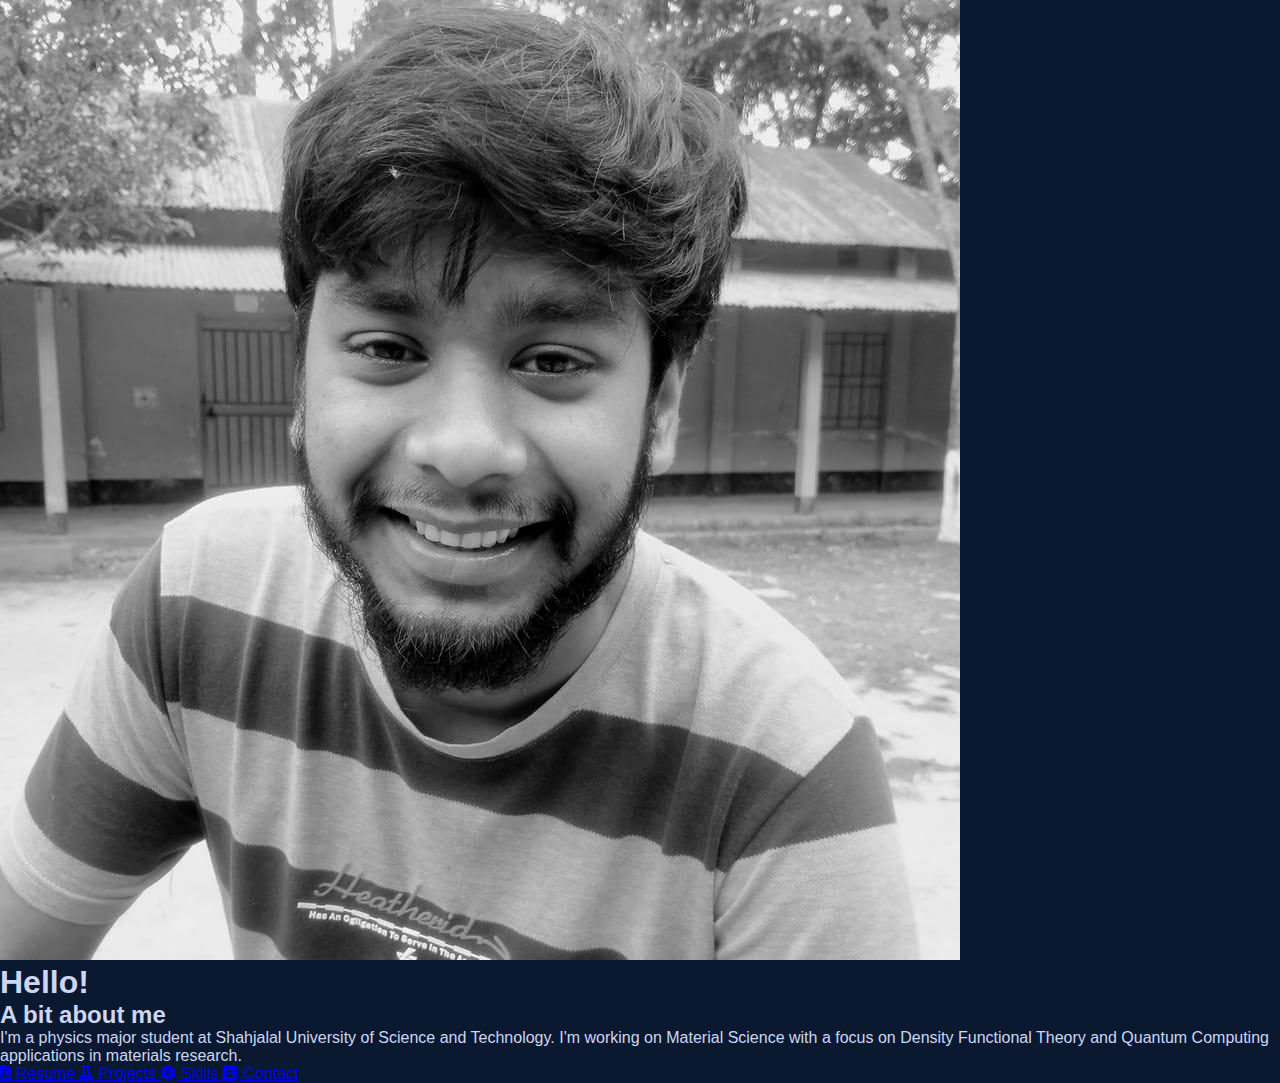
==== commit e5b09214: "Update index.html" ====
--- a/index.html
+++ b/index.html
@@ -3,100 +3,47 @@
 <head>
     <meta charset="UTF-8">
     <meta name="viewport" content="width=device-width, initial-scale=1.0">
-    <title>Shahidullah Kaisar | Physics Researcher</title>
-    <link href="https://fonts.googleapis.com/css2?family=Inter:wght@300;400;600;700&display=swap" rel="stylesheet">
+    <title>Shahidullah Kaisar - Physics Researcher</title>
+    <link href="https://fonts.googleapis.com/css2?family=Poppins:wght@300;400;600;700&display=swap" rel="stylesheet">
     <link rel="stylesheet" href="https://cdnjs.cloudflare.com/ajax/libs/font-awesome/6.0.0/css/all.min.css">
     <link rel="stylesheet" href="style.css">
 </head>
 <body>
-    <!-- Navigation Sidebar -->
-    <nav class="sidebar">
-        <div class="profile">
-            <img src="images/profile.jpg" alt="Shahidullah Kaisar">
-            <h2>Shahidullah Kaisar</h2>
-            <p>Physics Researcher</p>
+    <div class="container">
+        <!-- Left Profile Section -->
+        <div class="profile-section">
+            <img src="images/profile.jpg" alt="Shahidullah Kaisar" class="profile-img">
+            <h1 class="hello-text">Hello!</h1>
         </div>
-        <ul class="nav-links">
-            <li><a href="#home"><i class="fas fa-home"></i>Home</a></li>
-            <li><a href="#research"><i class="fas fa-microscope"></i>Research</a></li>
-            <li><a href="#skills"><i class="fas fa-atom"></i>Skills</a></li>
-            <li><a href="#projects"><i class="fas fa-flask"></i>Projects</a></li>
-            <li><a href="#gallery"><i class="fas fa-images"></i>Gallery</a></li>
-            <li><a href="#contact"><i class="fas fa-envelope"></i>Contact</a></li>
-        </ul>
-    </nav>
 
-    <!-- Main Content -->
-    <main class="content">
-        <!-- Home Section -->
-        <section id="home" class="section">
-            <div class="hero">
-                <h1 class="hero-title">Quantum Computing &<br>Materials Science Researcher</h1>
-                <p class="hero-subtitle">Shahjalal University of Science and Technology</p>
-                <div class="social-links">
-                    <a href="#" class="social-btn"><i class="fab fa-github"></i></a>
-                    <a href="#" class="social-btn"><i class="fab fa-linkedin"></i></a>
-                    <a href="#" class="social-btn"><i class="fab fa-researchgate"></i></a>
-                </div>
+        <!-- Right Content Section -->
+        <div class="content-section">
+            <div class="about-section">
+                <h2>A bit about me</h2>
+                <p>I'm a physics major student at Shahjalal University of Science and Technology. I'm working on Material Science with a focus on Density Functional Theory and Quantum Computing applications in materials research.</p>
             </div>
-        </section>
 
-        <!-- Research Section -->
-        <section id="research" class="section">
-            <h2 class="section-title">Current Research</h2>
-            <div class="research-card">
-                <div class="quantum-badge">Quantum</div>
-                <h3>DFT Study of NaGaCl<sub>3</sub></h3>
-                <p>Utilizing Density Functional Theory with Quantum Espresso to investigate electronic properties...</p>
-                <div class="tech-stack">
-                    <span>Quantum Espresso</span>
-                    <span>DFT</span>
-                    <span>Materials Studio</span>
-                </div>
+            <!-- Navigation Circles -->
+            <div class="nav-circles">
+                <a href="cv.pdf" download class="nav-item resume">
+                    <i class="fas fa-file-pdf"></i>
+                    <span>Resume</span>
+                </a>
+                <a href="projects.html" class="nav-item projects">
+                    <i class="fas fa-flask"></i>
+                    <span>Projects</span>
+                </a>
+                <a href="skills.html" class="nav-item skills">
+                    <i class="fas fa-atom"></i>
+                    <span>Skills</span>
+                </a>
+                <a href="contact.html" class="nav-item contact">
+                    <i class="fas fa-address-book"></i>
+                    <span>Contact</span>
+                </a>
             </div>
-        </section>
-
-        <!-- Skills Section -->
-        <section id="skills" class="section">
-            <h2 class="section-title">Technical Expertise</h2>
-            <div class="skills-grid">
-                <!-- Skills populated by JavaScript -->
-            </div>
-        </section>
-
-        <!-- Projects Section -->
-        <section id="projects" class="section">
-            <h2 class="section-title">Research Projects</h2>
-            <div class="projects-grid">
-                <div class="project-card">
-                    <div class="project-image">
-                        <img src="images/quantum-computing.jpg" alt="Quantum Computing">
-                    </div>
-                    <h3>Quantum Algorithm Development</h3>
-                    <p>Exploring quantum algorithms for materials simulation</p>
-                </div>
-            </div>
-        </section>
-
-        <!-- Contact Section -->
-        <section id="contact" class="section">
-            <h2 class="section-title">Get in Touch</h2>
-            <div class="contact-grid">
-                <div class="contact-card">
-                    <i class="fab fa-whatsapp"></i>
-                    <p>+880 - - - - - - - - - -</p>
-                </div>
-                <div class="contact-card">
-                    <i class="fas fa-envelope"></i>
-                    <p>-------------@gmail.com</p>
-                </div>
-                <div class="contact-card">
-                    <i class="fab fa-linkedin"></i>
-                    <p>linkedin.com/in/-------------</p>
-                </div>
-            </div>
-        </section>
-    </main>
+        </div>
+    </div>
 
     <script src="script.js"></script>
 </body>
--- a/style.css
+++ b/style.css
@@ -1,106 +1,87 @@
 :root {
-    --primary-blue: #1a237e;
-    --dark-blue: #0d47a1;
-    --accent: #4fc3f7;
-    --quantum-purple: #7c4dff;
-    --text-light: #e3f2fd;
-    --gradient-bg: linear-gradient(135deg, var(--primary-blue) 0%, var(--dark-blue) 100%);
+    --primary-color: #0a192f;
+    --secondary-color: #64ffda;
+    --text-primary: #ccd6f6;
+    --text-secondary: #8892b0;
+    --bg-dark: #020c1b;
+    --quantum-accent: #7C4DFF;
 }
 
 * {
     margin: 0;
     padding: 0;
     box-sizing: border-box;
-    font-family: 'Poppins', sans-serif;
+    font-family: 'Inter', sans-serif;
 }
 
 body {
-    background: var(--gradient-bg);
-    color: var(--text-light);
-    line-height: 1.6;
+    background: var(--primary-color);
+    color: var(--text-primary);
 }
 
-.header {
-    background: rgba(13, 71, 161, 0.95);
-    backdrop-filter: blur(10px);
-    padding: 1rem 5%;
+/* Sidebar Navigation */
+.sidebar {
     position: fixed;
-    width: 100%;
-    z-index: 1000;
-    box-shadow: 0 4px 30px rgba(0,0,0,0.1);
+    left: 0;
+    top: 0;
+    bottom: 0;
+    width: 260px;
+    background: var(--bg-dark);
+    padding: 2rem;
+    border-right: 1px solid rgba(100, 255, 218, 0.1);
 }
 
-.logo {
-    font-size: 1.8rem;
-    font-weight: 700;
-    display: flex;
-    align-items: center;
-    gap: 0.5rem;
+.profile img {
+    width: 150px;
+    height: 150px;
+    border-radius: 50%;
+    margin-bottom: 1rem;
+    border: 3px solid var(--secondary-color);
 }
 
-.logo-img {
-    height: 40px;
-    width: 40px;
-}
-
-.nav-links {
-    display: flex;
-    gap: 2rem;
+.nav-links li {
+    margin: 1.5rem 0;
     list-style: none;
 }
 
 .nav-links a {
-    color: var(--text-light);
+    color: var(--text-secondary);
     text-decoration: none;
     display: flex;
     align-items: center;
-    gap: 0.5rem;
+    gap: 1rem;
     transition: 0.3s;
-    font-weight: 500;
 }
 
 .nav-links a:hover {
-    color: var(--accent);
-    transform: translateY(-2px);
+    color: var(--secondary-color);
+}
+
+/* Main Content */
+.content {
+    margin-left: 260px;
+    padding: 4rem;
+}
+
+.section {
+    margin-bottom: 6rem;
 }
 
 .hero {
-    padding: 12rem 5% 6rem;
-    display: grid;
-    grid-template-columns: 1fr 1fr;
-    align-items: center;
-    min-height: 100vh;
+    text-align: center;
+    padding: 4rem 0;
 }
 
-.hero-image img {
-    width: 100%;
-    max-width: 400px;
-    border-radius: 50%;
-    border: 4px solid var(--accent);
-    box-shadow: 0 0 30px var(--quantum-purple);
+.hero-title {
+    font-size: 3rem;
+    margin-bottom: 1rem;
+    color: var(--secondary-color);
 }
 
-.skills-container {
-    display: grid;
-    grid-template-columns: repeat(auto-fit, minmax(200px, 1fr));
-    gap: 2rem;
-    padding: 2rem 5%;
-}
-
-.skill-card {
-    background: rgba(255,255,255,0.1);
-    backdrop-filter: blur(12px);
-    border-radius: 15px;
-    padding: 2rem;
-    text-align: center;
-    transition: 0.4s;
-    border: 1px solid var(--accent);
-}
-
-.project-card {
-    background: rgba(255,255,255,0.1);
-    backdrop-filter: blur(12px);
-    border-radius: 15px;
+.research-card {
+    background: rgba(100, 255, 218, 0.05);
+    border: 1px solid var(--secondary-color);
+    border-radius: 10px;
     padding: 2rem;
     position: relative;
     overflow: hidden;
@@ -108,58 +89,59 @@
 
 .quantum-badge {
     position: absolute;
-    top: -20px;
-    right: -20px;
-    background: var(--quantum-purple);
-    width: 60px;
-    height: 60px;
-    border-radius: 50%;
-    display: flex;
-    align-items: center;
-    justify-content: center;
-    font-size: 1.5rem;
+    top: -15px;
+    right: -15px;
+    background: var(--quantum-accent);
+    color: white;
+    padding: 0.5rem 1.5rem;
+    transform: rotate(45deg);
+    font-size: 0.9rem;
+    width: 120px;
+    text-align: center;
+}
+
+.skills-grid {
+    display: grid;
+    grid-template-columns: repeat(auto-fit, minmax(200px, 1fr));
+    gap: 2rem;
+}
+
+.skill-card {
+    background: var(--bg-dark);
+    padding: 1.5rem;
+    border-radius: 8px;
+    text-align: center;
+    border: 1px solid rgba(100, 255, 218, 0.1);
 }
 
 .contact-grid {
     display: grid;
-    grid-template-columns: repeat(auto-fit, minmax(200px, 1fr));
+    grid-template-columns: repeat(auto-fit, minmax(250px, 1fr));
     gap: 2rem;
-    padding: 2rem 5%;
 }
 
 .contact-card {
-    background: rgba(255,255,255,0.1);
+    background: var(--bg-dark);
     padding: 2rem;
-    border-radius: 15px;
+    border-radius: 10px;
     text-align: center;
     transition: 0.3s;
 }
 
 .contact-card:hover {
     transform: translateY(-5px);
-    background: rgba(79, 195, 247, 0.1);
-}
-
-.quantum-wave {
-    height: 20px;
-    background: repeating-linear-gradient(
-        -45deg,
-        var(--accent),
-        var(--accent) 10px,
-        var(--quantum-purple) 10px,
-        var(--quantum-purple) 20px
-    );
+    border-color: var(--secondary-color);
 }
 
 @media (max-width: 768px) {
-    .hero {
-        grid-template-columns: 1fr;
-        text-align: center;
-        padding: 8rem 5% 4rem;
+    .sidebar {
+        width: 100%;
+        position: relative;
+        height: auto;
     }
     
-    .hero-image img {
-        max-width: 250px;
-        margin: 2rem auto 0;
+    .content {
+        margin-left: 0;
+        padding: 2rem;
     }
 }
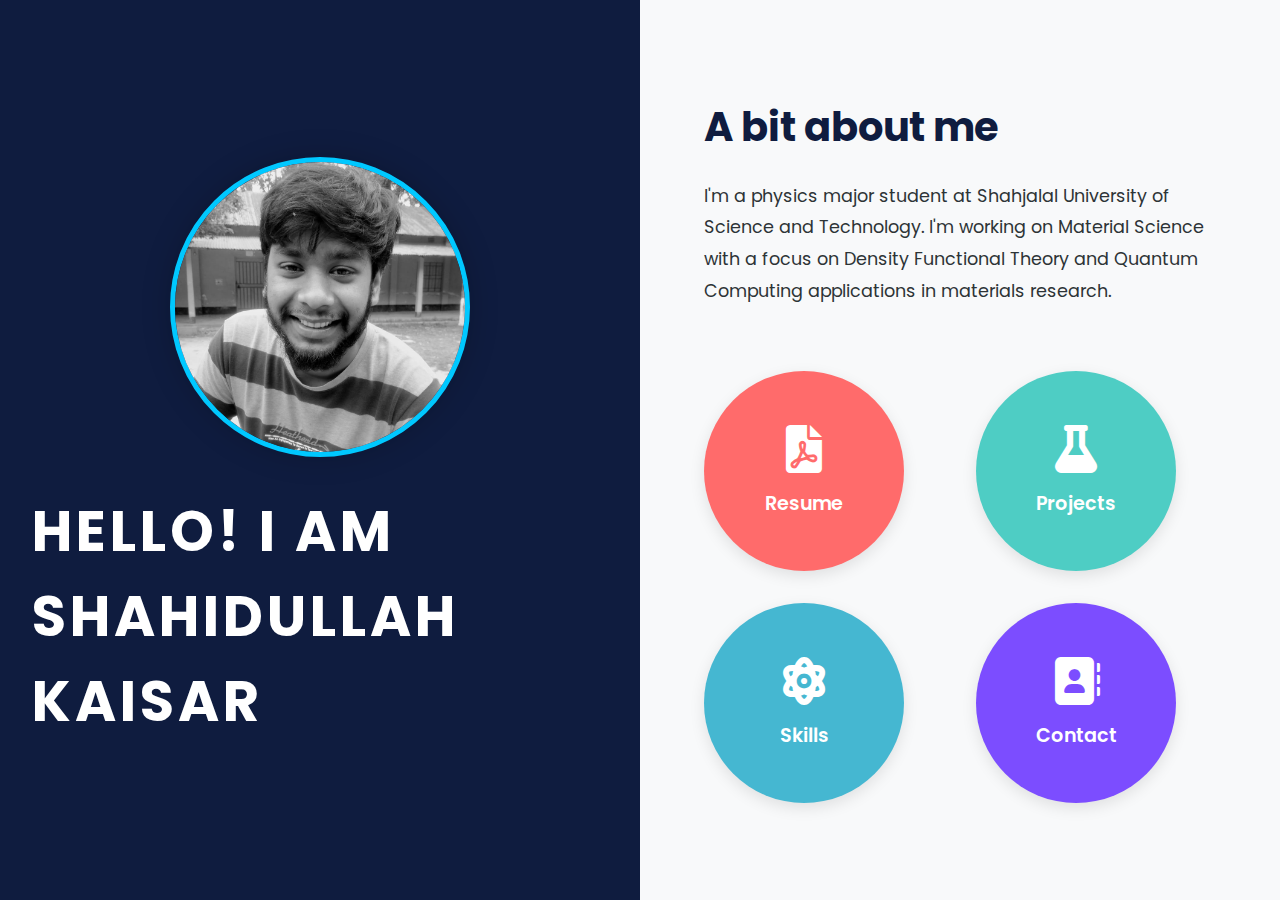
==== commit 49bfc0fb: "Update index.html" ====
--- a/index.html
+++ b/index.html
@@ -3,7 +3,7 @@
 <head>
     <meta charset="UTF-8">
     <meta name="viewport" content="width=device-width, initial-scale=1.0">
-    <title>Shahidullah Kaisar - Physics Researcher</title>
+    <title>Shahidullah Kaisar</title>
     <link href="https://fonts.googleapis.com/css2?family=Poppins:wght@300;400;600;700&display=swap" rel="stylesheet">
     <link rel="stylesheet" href="https://cdnjs.cloudflare.com/ajax/libs/font-awesome/6.0.0/css/all.min.css">
     <link rel="stylesheet" href="style.css">
@@ -13,7 +13,7 @@
         <!-- Left Profile Section -->
         <div class="profile-section">
             <img src="images/profile.jpg" alt="Shahidullah Kaisar" class="profile-img">
-            <h1 class="hello-text">Hello!</h1>
+            <h1 class="hello-text">Hello! I am Shahidullah Kaisar</h1>
         </div>
 
         <!-- Right Content Section -->
--- a/style.css
+++ b/style.css
@@ -1,147 +1,241 @@
 :root {
-    --primary-color: #0a192f;
-    --secondary-color: #64ffda;
-    --text-primary: #ccd6f6;
-    --text-secondary: #8892b0;
-    --bg-dark: #020c1b;
-    --quantum-accent: #7C4DFF;
+    --primary-blue: #2A7FFF;
+    --dark-blue: #0F1C3F;
+    --accent: #00C8FF;
+    --text-dark: #2d3436;
+    --text-light: #ffffff;
+    --quantum-purple: #7C4DFF;
 }
 
 * {
     margin: 0;
     padding: 0;
     box-sizing: border-box;
-    font-family: 'Inter', sans-serif;
+    font-family: 'Poppins', sans-serif;
 }
 
 body {
-    background: var(--primary-color);
-    color: var(--text-primary);
-}
-
-/* Sidebar Navigation */
-.sidebar {
-    position: fixed;
-    left: 0;
-    top: 0;
-    bottom: 0;
-    width: 260px;
-    background: var(--bg-dark);
-    padding: 2rem;
-    border-right: 1px solid rgba(100, 255, 218, 0.1);
-}
-
-.profile img {
-    width: 150px;
-    height: 150px;
+    background: #f8f9fa;
+}
+
+.container {
+    display: grid;
+    grid-template-columns: 1fr 1fr;
+    min-height: 100vh;
+}
+
+/* Profile Section Styles */
+.profile-section {
+    background: var(--dark-blue);
+    display: flex;
+    flex-direction: column;
+    align-items: center;
+    justify-content: center;
+    padding: 2rem;
+}
+
+.profile-img {
+    width: 300px;
+    height: 300px;
     border-radius: 50%;
-    margin-bottom: 1rem;
-    border: 3px solid var(--secondary-color);
-}
-
-.nav-links li {
-    margin: 1.5rem 0;
-    list-style: none;
-}
-
-.nav-links a {
-    color: var(--text-secondary);
+    border: 5px solid var(--accent);
+    margin-bottom: 2rem;
+    box-shadow: 0 0 30px rgba(0,0,0,0.2);
+}
+
+.hello-text {
+    color: var(--text-light);
+    font-size: 3.5rem;
+    text-transform: uppercase;
+    letter-spacing: 4px;
+}
+
+/* Content Section Styles */
+.content-section {
+    display: flex;
+    flex-direction: column;
+    justify-content: center;
+    padding: 4rem;
+}
+
+.about-section {
+    margin-bottom: 4rem;
+}
+
+.about-section h2 {
+    color: var(--dark-blue);
+    font-size: 2.5rem;
+    margin-bottom: 1.5rem;
+}
+
+.about-section p {
+    color: var(--text-dark);
+    font-size: 1.1rem;
+    line-height: 1.8;
+    max-width: 600px;
+}
+
+/* Navigation Circles */
+.nav-circles {
+    display: grid;
+    grid-template-columns: repeat(2, 1fr);
+    gap: 2rem;
+}
+
+.nav-item {
+    display: flex;
+    flex-direction: column;
+    align-items: center;
+    justify-content: center;
+    width: 200px;
+    height: 200px;
+    border-radius: 50%;
     text-decoration: none;
-    display: flex;
-    align-items: center;
-    gap: 1rem;
-    transition: 0.3s;
-}
-
-.nav-links a:hover {
-    color: var(--secondary-color);
-}
-
-/* Main Content */
-.content {
-    margin-left: 260px;
-    padding: 4rem;
-}
-
-.section {
-    margin-bottom: 6rem;
-}
-
-.hero {
-    text-align: center;
-    padding: 4rem 0;
-}
-
-.hero-title {
+    transition: all 0.3s ease;
+    box-shadow: 0 5px 15px rgba(0,0,0,0.1);
+}
+
+.nav-item:hover {
+    transform: scale(1.1);
+    box-shadow: 0 10px 25px rgba(0,0,0,0.2);
+}
+
+.nav-item i {
     font-size: 3rem;
     margin-bottom: 1rem;
-    color: var(--secondary-color);
-}
-
-.research-card {
-    background: rgba(100, 255, 218, 0.05);
-    border: 1px solid var(--secondary-color);
-    border-radius: 10px;
-    padding: 2rem;
-    position: relative;
-    overflow: hidden;
-}
-
-.quantum-badge {
-    position: absolute;
-    top: -15px;
-    right: -15px;
-    background: var(--quantum-accent);
+}
+
+.nav-item span {
+    font-size: 1.2rem;
+    font-weight: 600;
+}
+
+/* Color Variations for Navigation Items */
+.resume { background: #FF6B6B; color: white; }
+.projects { background: #4ECDC4; color: white; }
+.skills { background: #45B7D1; color: white; }
+.contact { background: var(--quantum-purple); color: white; }
+
+/* Projects Page Styles */
+.projects-container {
+    padding: 2rem;
+}
+
+.project-card {
+    background: white;
+    border-radius: 15px;
+    padding: 2rem;
+    margin-bottom: 2rem;
+    box-shadow: 0 5px 15px rgba(0,0,0,0.1);
+    transition: transform 0.3s ease;
+}
+
+.project-card:hover {
+    transform: translateY(-5px);
+}
+
+.project-tags span {
+    display: inline-block;
+    background: var(--accent);
     color: white;
-    padding: 0.5rem 1.5rem;
-    transform: rotate(45deg);
+    padding: 0.3rem 1rem;
+    border-radius: 20px;
+    margin-right: 0.5rem;
     font-size: 0.9rem;
-    width: 120px;
+}
+
+/* Skills Page Styles */
+.skills-grid {
+    display: grid;
+    grid-template-columns: repeat(auto-fit, minmax(150px, 1fr));
+    gap: 2rem;
+    padding: 2rem;
+}
+
+.skill-item {
     text-align: center;
-}
-
-.skills-grid {
+    padding: 2rem;
+    background: white;
+    border-radius: 15px;
+    transition: all 0.3s ease;
+    box-shadow: 0 5px 15px rgba(0,0,0,0.1);
+}
+
+.skill-item:hover {
+    transform: translateY(-5px);
+    background: var(--primary-blue);
+    color: white;
+}
+
+.skill-item i {
+    font-size: 2.5rem;
+    margin-bottom: 1rem;
+}
+
+/* Contact Page Styles */
+.contact-methods {
     display: grid;
     grid-template-columns: repeat(auto-fit, minmax(200px, 1fr));
     gap: 2rem;
-}
-
-.skill-card {
-    background: var(--bg-dark);
-    padding: 1.5rem;
-    border-radius: 8px;
+    padding: 2rem;
+}
+
+.contact-card {
+    background: white;
+    padding: 2rem;
+    border-radius: 15px;
     text-align: center;
-    border: 1px solid rgba(100, 255, 218, 0.1);
-}
-
-.contact-grid {
-    display: grid;
-    grid-template-columns: repeat(auto-fit, minmax(250px, 1fr));
-    gap: 2rem;
-}
-
-.contact-card {
-    background: var(--bg-dark);
-    padding: 2rem;
-    border-radius: 10px;
-    text-align: center;
-    transition: 0.3s;
+    transition: all 0.3s ease;
+    box-shadow: 0 5px 15px rgba(0,0,0,0.1);
 }
 
 .contact-card:hover {
     transform: translateY(-5px);
-    border-color: var(--secondary-color);
-}
-
+    background: var(--quantum-purple);
+    color: white;
+}
+
+.contact-card i {
+    font-size: 2rem;
+    margin-bottom: 1rem;
+}
+
+/* Responsive Design */
 @media (max-width: 768px) {
-    .sidebar {
-        width: 100%;
-        position: relative;
-        height: auto;
-    }
-    
-    .content {
-        margin-left: 0;
+    .container {
+        grid-template-columns: 1fr;
+    }
+    
+    .profile-section {
+        padding: 4rem 1rem;
+    }
+    
+    .profile-img {
+        width: 200px;
+        height: 200px;
+    }
+    
+    .content-section {
         padding: 2rem;
     }
-}
+    
+    .nav-circles {
+        grid-template-columns: 1fr;
+        justify-items: center;
+    }
+    
+    .nav-item {
+        width: 150px;
+        height: 150px;
+    }
+}
+
+@media (max-width: 480px) {
+    .hello-text {
+        font-size: 2.5rem;
+    }
+    
+    .about-section h2 {
+        font-size: 2rem;
+    }
+}
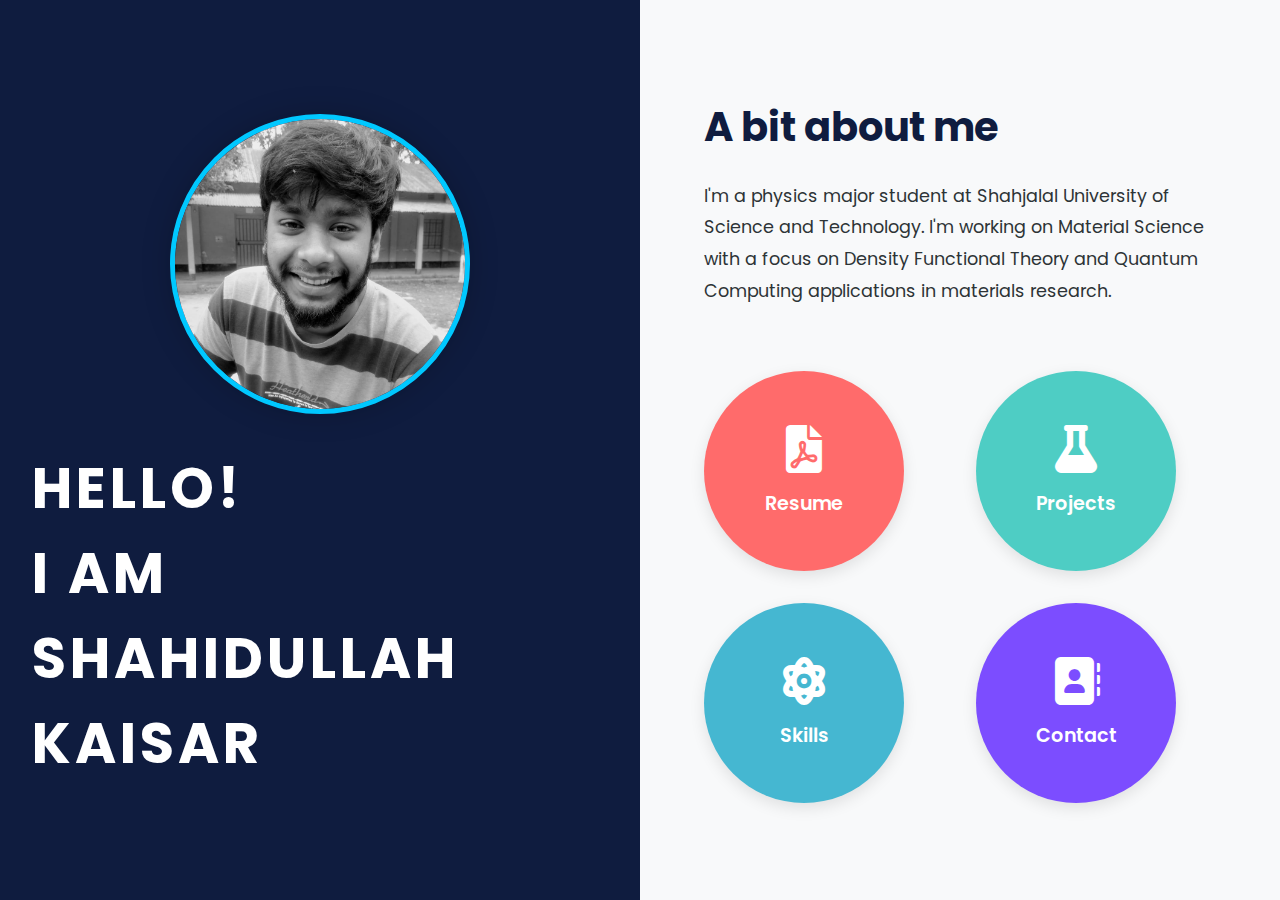
==== commit 2675256e: "Update index.html" ====
--- a/index.html
+++ b/index.html
@@ -13,7 +13,7 @@
         <!-- Left Profile Section -->
         <div class="profile-section">
             <img src="images/profile.jpg" alt="Shahidullah Kaisar" class="profile-img">
-            <h1 class="hello-text">Hello! I am Shahidullah Kaisar</h1>
+            <h1 class="hello-text">Hello! <br> I am Shahidullah Kaisar</h1>
         </div>
 
         <!-- Right Content Section -->
